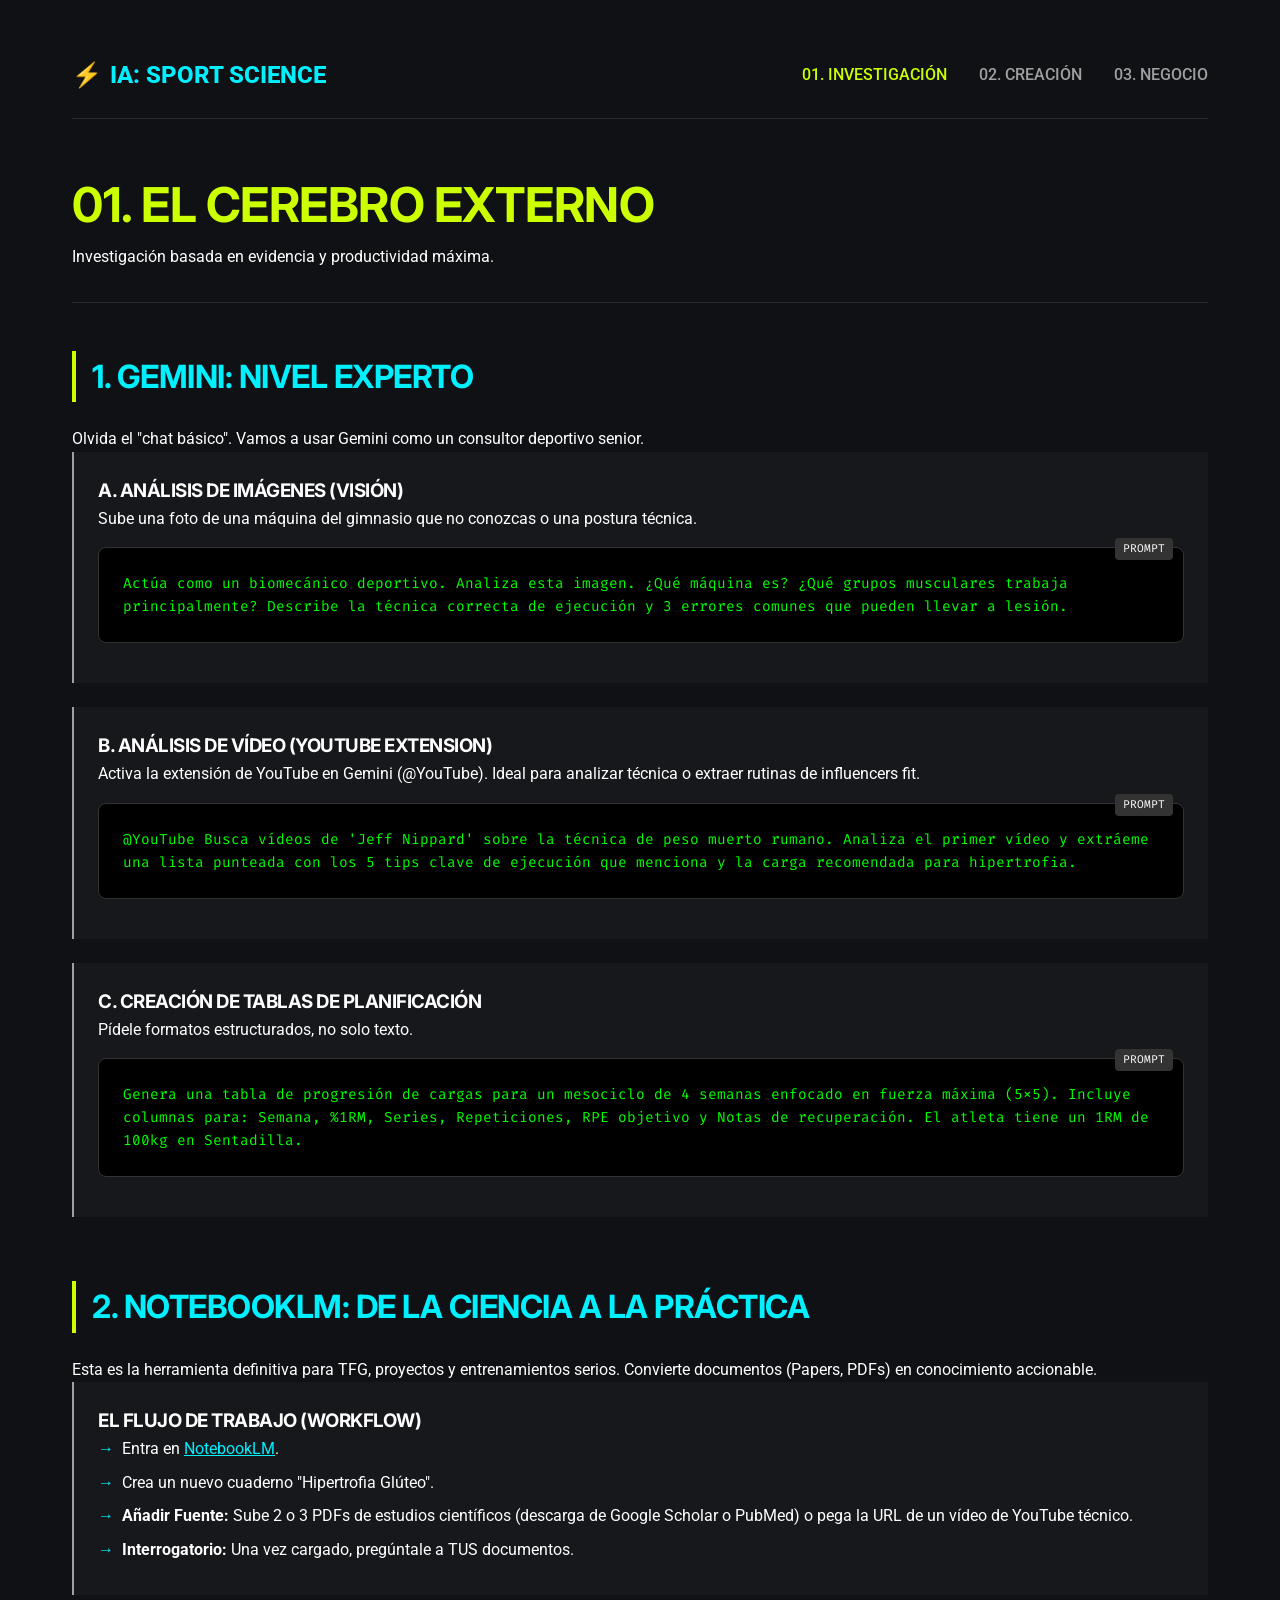
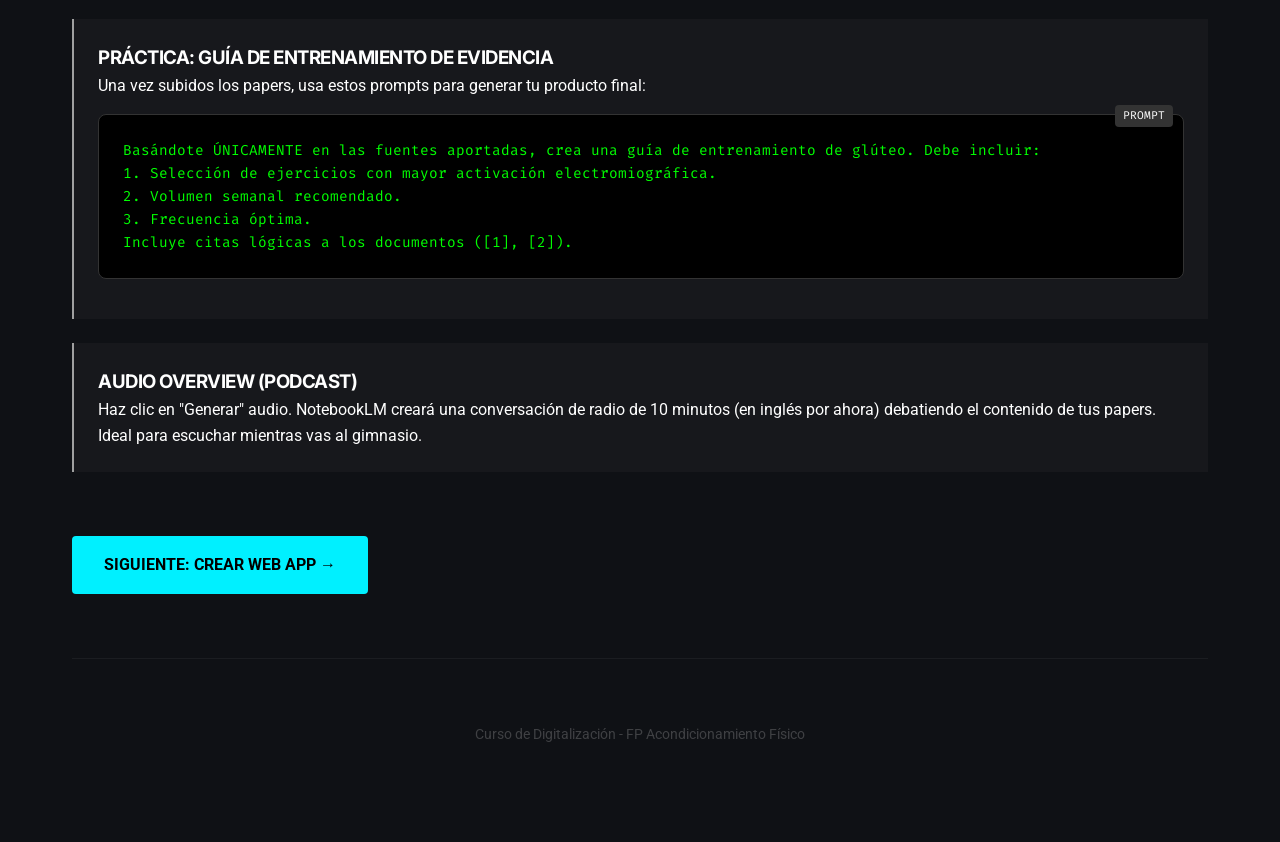
==== session1.html @ cccb8a50 "Add files via upload" ====
<!DOCTYPE html>
<html lang="es">
<head>
    <meta charset="UTF-8">
    <meta name="viewport" content="width=device-width, initial-scale=1.0">
    <title>Sesión 01: Investigación | IA Sport</title>
    <link rel="stylesheet" href="styles.css">
    <link href="https://fonts.googleapis.com/css2?family=Inter:wght@400;700;900&family=Roboto:wght@300;400;500&family=Fira+Code&display=swap" rel="stylesheet">
</head>
<body>
    <div class="container">
        <nav class="navbar">
            <a href="index.html" class="logo">
                <span>⚡</span> IA: SPORT SCIENCE
            </a>
            <div class="nav-links">
                <a href="session1.html" class="active">01. INVESTIGACIÓN</a>
                <a href="session2.html">02. CREACIÓN</a>
                <a href="session3.html">03. NEGOCIO</a>
            </div>
        </nav>

        <header class="session-header">
            <h1>01. EL CEREBRO EXTERNO</h1>
            <p>Investigación basada en evidencia y productividad máxima.</p>
        </header>

        <div class="section">
            <h2>1. Gemini: Nivel Experto</h2>
            <p>Olvida el "chat básico". Vamos a usar Gemini como un consultor deportivo senior.</p>
            
            <div class="step-box">
                <h3>A. Análisis de Imágenes (Visión)</h3>
                <p>Sube una foto de una máquina del gimnasio que no conozcas o una postura técnica.</p>
                <div class="prompt-block">Actúa como un biomecánico deportivo. Analiza esta imagen. ¿Qué máquina es? ¿Qué grupos musculares trabaja principalmente? Describe la técnica correcta de ejecución y 3 errores comunes que pueden llevar a lesión.</div>
            </div>

            <div class="step-box">
                <h3>B. Análisis de Vídeo (YouTube Extension)</h3>
                <p>Activa la extensión de YouTube en Gemini (@YouTube). Ideal para analizar técnica o extraer rutinas de influencers fit.</p>
                <div class="prompt-block">@YouTube Busca vídeos de 'Jeff Nippard' sobre la técnica de peso muerto rumano. Analiza el primer vídeo y extráeme una lista punteada con los 5 tips clave de ejecución que menciona y la carga recomendada para hipertrofia.</div>
            </div>

            <div class="step-box">
                <h3>C. Creación de Tablas de Planificación</h3>
                <p>Pídele formatos estructurados, no solo texto.</p>
                <div class="prompt-block">Genera una tabla de progresión de cargas para un mesociclo de 4 semanas enfocado en fuerza máxima (5x5). Incluye columnas para: Semana, %1RM, Series, Repeticiones, RPE objetivo y Notas de recuperación. El atleta tiene un 1RM de 100kg en Sentadilla.</div>
            </div>
        </div>

        <div class="section">
            <h2>2. NotebookLM: De la Ciencia a la Práctica</h2>
            <p>Esta es la herramienta definitiva para TFG, proyectos y entrenamientos serios. Convierte documentos (Papers, PDFs) en conocimiento accionable.</p>

            <div class="step-box">
                <h3>El Flujo de Trabajo (Workflow)</h3>
                <ol class="resource-list">
                    <li>Entra en <a href="https://notebooklm.google.com/" target="_blank" style="color:var(--primary)">NotebookLM</a>.</li>
                    <li>Crea un nuevo cuaderno "Hipertrofia Glúteo".</li>
                    <li><strong>Añadir Fuente:</strong> Sube 2 o 3 PDFs de estudios científicos (descarga de Google Scholar o PubMed) o pega la URL de un vídeo de YouTube técnico.</li>
                    <li><strong>Interrogatorio:</strong> Una vez cargado, pregúntale a TUS documentos.</li>
                </ol>
            </div>

            <div class="step-box">
                <h3>Práctica: Guía de Entrenamiento de Evidencia</h3>
                <p>Una vez subidos los papers, usa estos prompts para generar tu producto final:</p>
                <div class="prompt-block">Basándote ÚNICAMENTE en las fuentes aportadas, crea una guía de entrenamiento de glúteo. Debe incluir:
1. Selección de ejercicios con mayor activación electromiográfica.
2. Volumen semanal recomendado.
3. Frecuencia óptima.
Incluye citas lógicas a los documentos ([1], [2]).</div>
            </div>

            <div class="step-box">
                <h3>Audio Overview (Podcast)</h3>
                <p>Haz clic en "Generar" audio. NotebookLM creará una conversación de radio de 10 minutos (en inglés por ahora) debatiendo el contenido de tus papers. Ideal para escuchar mientras vas al gimnasio.</p>
            </div>
        </div>

        <div class="section">
            <a href="session2.html" class="btn">SIGUIENTE: CREAR WEB APP →</a>
        </div>

        <footer>
            <p>Curso de Digitalización - FP Acondicionamiento Físico</p>
        </footer>
    </div>
</body>
</html>
---- styles.css ----
:root {
    --bg-dark: #0f1115;
    --bg-card: #181b21;
    --primary: #00f0ff; /* Electric Cyan */
    --secondary: #ccff00; /* Neon Lime */
    --text-main: #ffffff;
    --text-muted: #a0a0a0;
    --font-heading: 'Inter', sans-serif;
    --font-body: 'Roboto', sans-serif;
}

* {
    box-sizing: border-box;
    margin: 0;
    padding: 0;
}

body {
    background-color: var(--bg-dark);
    color: var(--text-main);
    font-family: var(--font-body);
    line-height: 1.6;
}

h1, h2, h3, h4 {
    font-family: var(--font-heading);
    font-weight: 700;
    text-transform: uppercase;
    letter-spacing: -0.5px;
}

.container {
    max-width: 1200px;
    margin: 0 auto;
    padding: 2rem;
}

/* Navbar */
.navbar {
    display: flex;
    justify-content: space-between;
    align-items: center;
    padding: 1.5rem 0;
    border-bottom: 1px solid rgba(255, 255, 255, 0.1);
    margin-bottom: 3rem;
}

.logo {
    font-size: 1.5rem;
    font-weight: 800;
    color: var(--primary);
    text-decoration: none;
    display: flex;
    align-items: center;
    gap: 0.5rem;
}

.logo span {
    color: var(--text-main);
}

.nav-links {
    display: flex;
    gap: 2rem;
}

.nav-links a {
    color: var(--text-muted);
    text-decoration: none;
    font-weight: 500;
    transition: color 0.3s ease;
}

.nav-links a:hover, .nav-links a.active {
    color: var(--secondary);
}

/* Hero Section */
.hero {
    text-align: center;
    padding: 4rem 0;
}

.hero h1 {
    font-size: 3.5rem;
    margin-bottom: 1.5rem;
    background: linear-gradient(to right, var(--primary), #ffffff);
    -webkit-background-clip: text;
    -webkit-text-fill-color: transparent;
}

.hero p {
    font-size: 1.25rem;
    color: var(--text-muted);
    max-width: 700px;
    margin: 0 auto 3rem auto;
}

.btn {
    display: inline-block;
    padding: 1rem 2rem;
    background: var(--primary);
    color: #000;
    font-weight: 700;
    text-decoration: none;
    border-radius: 4px;
    transition: transform 0.2s, box-shadow 0.2s;
    text-transform: uppercase;
}

.btn:hover {
    transform: translateY(-2px);
    box-shadow: 0 0 20px rgba(0, 240, 255, 0.4);
}

.btn-secondary {
    background: transparent;
    border: 2px solid var(--secondary);
    color: var(--secondary);
    margin-left: 1rem;
}

.btn-secondary:hover {
    background: rgba(204, 255, 0, 0.1);
    box-shadow: 0 0 20px rgba(204, 255, 0, 0.2);
}

/* Modules Grid */
.modules-grid {
    display: grid;
    grid-template-columns: repeat(auto-fit, minmax(300px, 1fr));
    gap: 2rem;
    margin-top: 4rem;
}

.card {
    background: var(--bg-card);
    padding: 2rem;
    border-radius: 12px;
    border: 1px solid rgba(255, 255, 255, 0.05);
    transition: transform 0.3s, border-color 0.3s;
}

.card:hover {
    transform: translateY(-5px);
    border-color: var(--primary);
}

.card-number {
    font-size: 4rem;
    font-weight: 900;
    color: rgba(255, 255, 255, 0.05);
    line-height: 1;
    margin-bottom: -1rem;
}

.card h3 {
    font-size: 1.5rem;
    margin-bottom: 1rem;
    color: var(--secondary);
}

.card p {
    color: var(--text-muted);
    margin-bottom: 2rem;
}

.card-link {
    color: var(--primary);
    text-decoration: none;
    font-weight: 600;
    display: flex;
    align-items: center;
    gap: 0.5rem;
}

.card-link:hover {
    text-decoration: underline;
}

/* Content Pages */
.session-header {
    border-bottom: 1px solid rgba(255, 255, 255, 0.1);
    padding-bottom: 2rem;
    margin-bottom: 3rem;
}

.session-header h1 {
    font-size: 3rem;
    color: var(--secondary);
}

.section {
    margin-bottom: 4rem;
}

.section h2 {
    font-size: 2rem;
    margin-bottom: 1.5rem;
    color: var(--primary);
    border-left: 4px solid var(--secondary);
    padding-left: 1rem;
}

.step-box {
    background: rgba(255, 255, 255, 0.03);
    border-left: 2px solid var(--text-muted);
    padding: 1.5rem;
    margin-bottom: 1.5rem;
}

.prompt-block {
    background: #000;
    padding: 1.5rem;
    border-radius: 8px;
    font-family: 'Fira Code', monospace;
    font-size: 0.9rem;
    color: #0f0;
    border: 1px solid #333;
    margin: 1rem 0;
    position: relative;
    white-space: pre-wrap;
}

.prompt-block::before {
    content: "PROMPT";
    position: absolute;
    top: -10px;
    right: 10px;
    background: #333;
    color: #fff;
    padding: 2px 8px;
    font-size: 0.7rem;
    border-radius: 4px;
}

.resource-list li {
    margin-bottom: 0.5rem;
    list-style: none;
}
.resource-list li::before {
    content: "→";
    color: var(--primary);
    margin-right: 0.5rem;
}

/* Footer */
footer {
    text-align: center;
    padding: 4rem 0;
    color: rgba(255, 255, 255, 0.2);
    font-size: 0.9rem;
    margin-top: 4rem;
    border-top: 1px solid rgba(255, 255, 255, 0.05);
}

@media (max-width: 768px) {
    .container { padding: 1rem; }
    .hero h1 { font-size: 2.5rem; }
    .nav-links { display: none; }
}
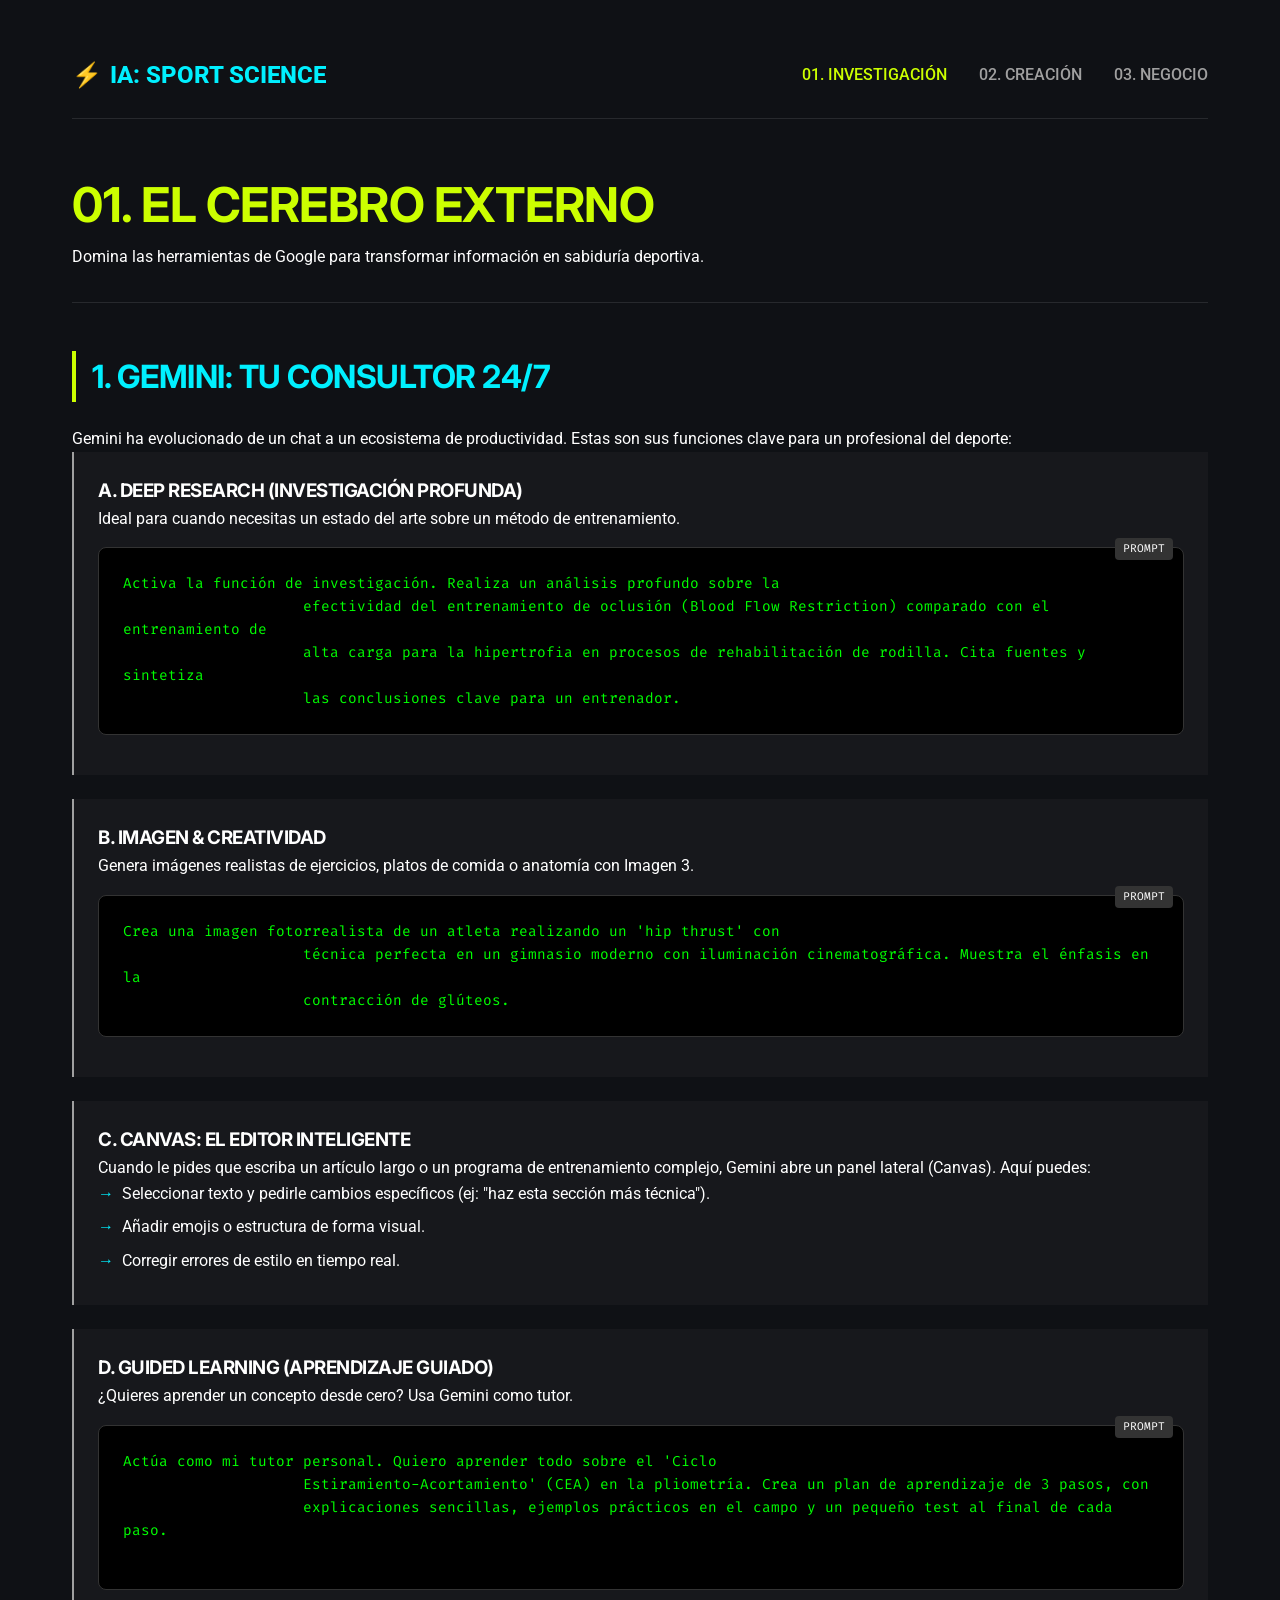
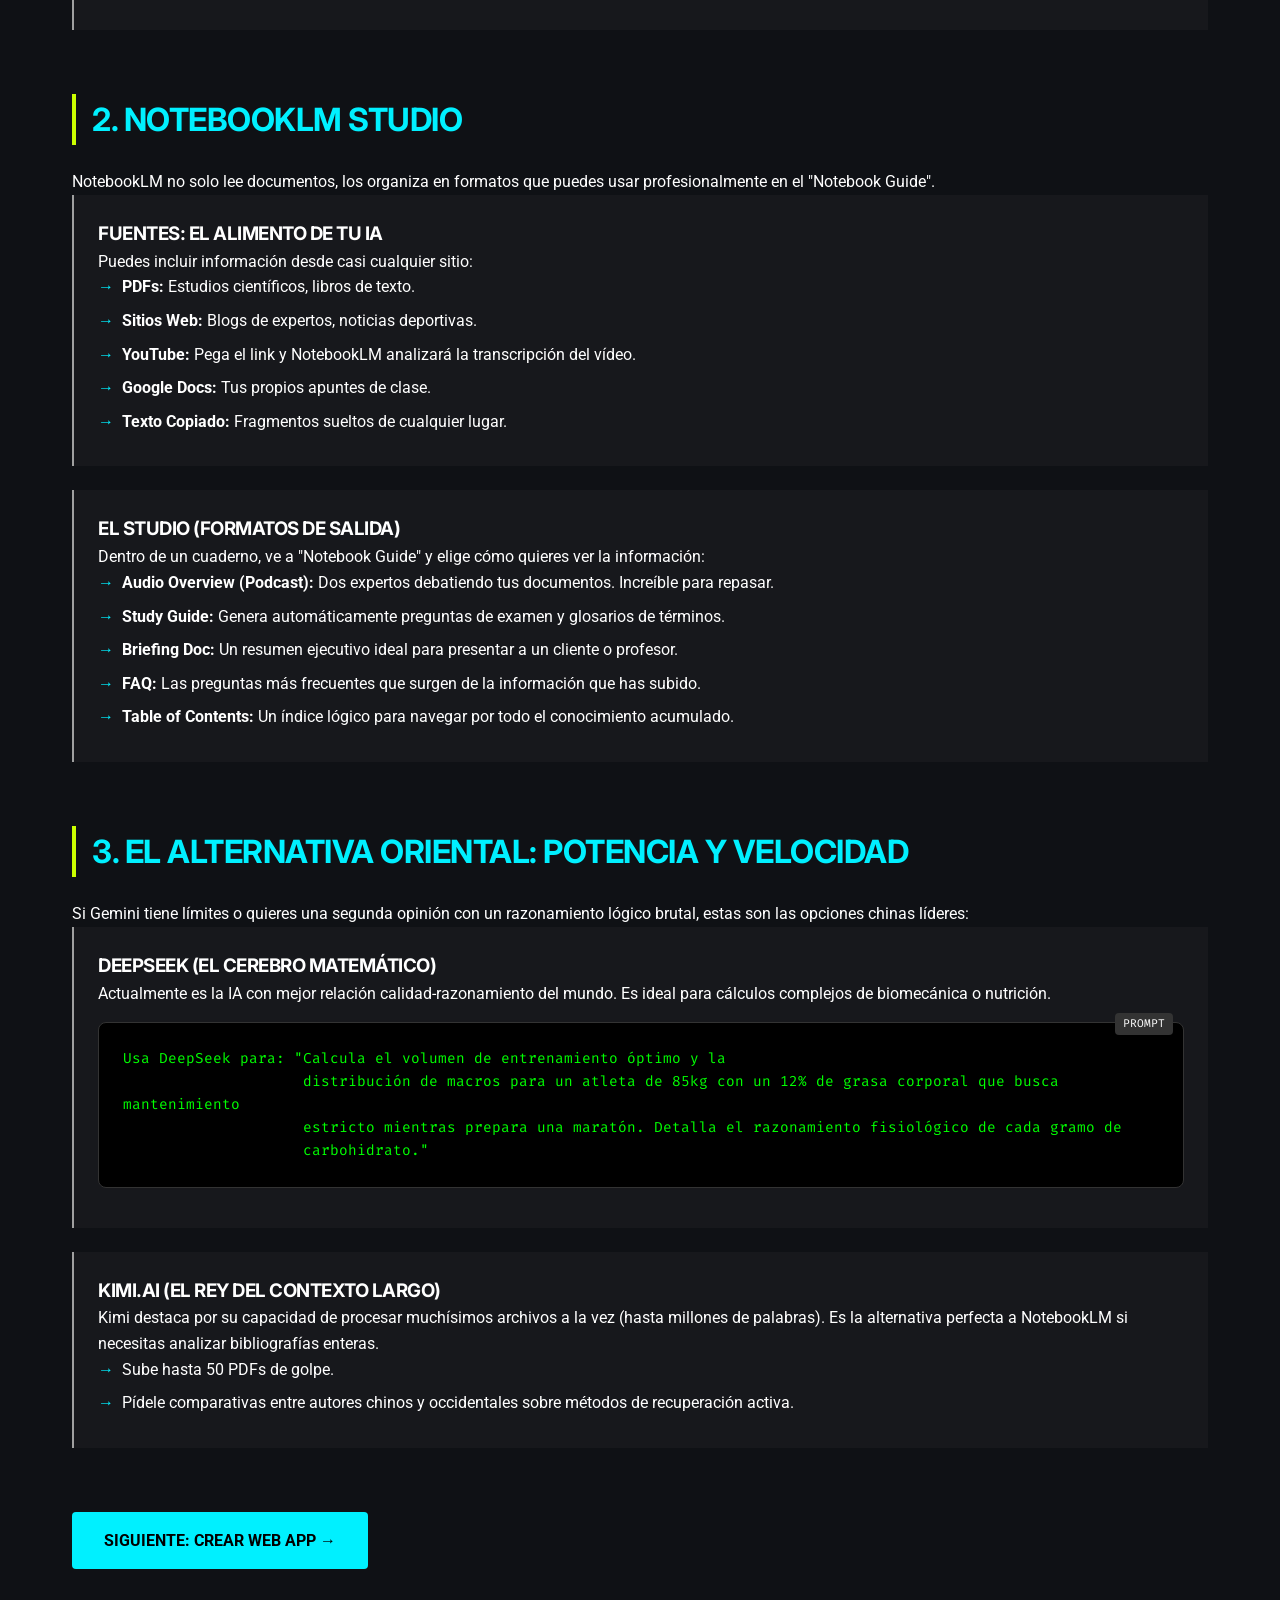
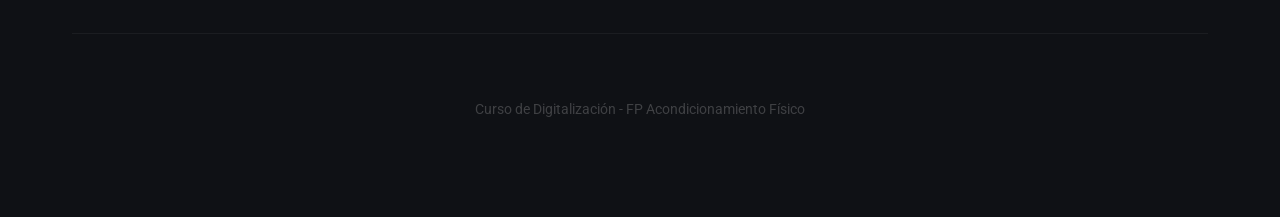
==== commit b806ffe8: "Add files via upload" ====
--- a/session1.html
+++ b/session1.html
@@ -1,12 +1,16 @@
 <!DOCTYPE html>
 <html lang="es">
+
 <head>
     <meta charset="UTF-8">
     <meta name="viewport" content="width=device-width, initial-scale=1.0">
     <title>Sesión 01: Investigación | IA Sport</title>
     <link rel="stylesheet" href="styles.css">
-    <link href="https://fonts.googleapis.com/css2?family=Inter:wght@400;700;900&family=Roboto:wght@300;400;500&family=Fira+Code&display=swap" rel="stylesheet">
+    <link
+        href="https://fonts.googleapis.com/css2?family=Inter:wght@400;700;900&family=Roboto:wght@300;400;500&family=Fira+Code&display=swap"
+        rel="stylesheet">
 </head>
+
 <body>
     <div class="container">
         <nav class="navbar">
@@ -22,59 +26,111 @@
 
         <header class="session-header">
             <h1>01. EL CEREBRO EXTERNO</h1>
-            <p>Investigación basada en evidencia y productividad máxima.</p>
+            <p>Domina las herramientas de Google para transformar información en sabiduría deportiva.</p>
         </header>
 
         <div class="section">
-            <h2>1. Gemini: Nivel Experto</h2>
-            <p>Olvida el "chat básico". Vamos a usar Gemini como un consultor deportivo senior.</p>
-            
+            <h2>1. Gemini: Tu Consultor 24/7</h2>
+            <p>Gemini ha evolucionado de un chat a un ecosistema de productividad. Estas son sus funciones clave para un
+                profesional del deporte:</p>
+
             <div class="step-box">
-                <h3>A. Análisis de Imágenes (Visión)</h3>
-                <p>Sube una foto de una máquina del gimnasio que no conozcas o una postura técnica.</p>
-                <div class="prompt-block">Actúa como un biomecánico deportivo. Analiza esta imagen. ¿Qué máquina es? ¿Qué grupos musculares trabaja principalmente? Describe la técnica correcta de ejecución y 3 errores comunes que pueden llevar a lesión.</div>
+                <h3>A. Deep Research (Investigación Profunda)</h3>
+                <p>Ideal para cuando necesitas un estado del arte sobre un método de entrenamiento.</p>
+                <div class="prompt-block">Activa la función de investigación. Realiza un análisis profundo sobre la
+                    efectividad del entrenamiento de oclusión (Blood Flow Restriction) comparado con el entrenamiento de
+                    alta carga para la hipertrofia en procesos de rehabilitación de rodilla. Cita fuentes y sintetiza
+                    las conclusiones clave para un entrenador.</div>
             </div>
 
             <div class="step-box">
-                <h3>B. Análisis de Vídeo (YouTube Extension)</h3>
-                <p>Activa la extensión de YouTube en Gemini (@YouTube). Ideal para analizar técnica o extraer rutinas de influencers fit.</p>
-                <div class="prompt-block">@YouTube Busca vídeos de 'Jeff Nippard' sobre la técnica de peso muerto rumano. Analiza el primer vídeo y extráeme una lista punteada con los 5 tips clave de ejecución que menciona y la carga recomendada para hipertrofia.</div>
+                <h3>B. Imagen & Creatividad</h3>
+                <p>Genera imágenes realistas de ejercicios, platos de comida o anatomía con Imagen 3.</p>
+                <div class="prompt-block">Crea una imagen fotorrealista de un atleta realizando un 'hip thrust' con
+                    técnica perfecta en un gimnasio moderno con iluminación cinematográfica. Muestra el énfasis en la
+                    contracción de glúteos.</div>
             </div>
 
             <div class="step-box">
-                <h3>C. Creación de Tablas de Planificación</h3>
-                <p>Pídele formatos estructurados, no solo texto.</p>
-                <div class="prompt-block">Genera una tabla de progresión de cargas para un mesociclo de 4 semanas enfocado en fuerza máxima (5x5). Incluye columnas para: Semana, %1RM, Series, Repeticiones, RPE objetivo y Notas de recuperación. El atleta tiene un 1RM de 100kg en Sentadilla.</div>
+                <h3>C. Canvas: El Editor Inteligente</h3>
+                <p>Cuando le pides que escriba un artículo largo o un programa de entrenamiento complejo, Gemini abre un
+                    panel lateral (Canvas). Aquí puedes:</p>
+                <ul class="resource-list">
+                    <li>Seleccionar texto y pedirle cambios específicos (ej: "haz esta sección más técnica").</li>
+                    <li>Añadir emojis o estructura de forma visual.</li>
+                    <li>Corregir errores de estilo en tiempo real.</li>
+                </ul>
+            </div>
+
+            <div class="step-box">
+                <h3>D. Guided Learning (Aprendizaje Guiado)</h3>
+                <p>¿Quieres aprender un concepto desde cero? Usa Gemini como tutor.</p>
+                <div class="prompt-block">Actúa como mi tutor personal. Quiero aprender todo sobre el 'Ciclo
+                    Estiramiento-Acortamiento' (CEA) en la pliometría. Crea un plan de aprendizaje de 3 pasos, con
+                    explicaciones sencillas, ejemplos prácticos en el campo y un pequeño test al final de cada paso.
+                </div>
             </div>
         </div>
 
         <div class="section">
-            <h2>2. NotebookLM: De la Ciencia a la Práctica</h2>
-            <p>Esta es la herramienta definitiva para TFG, proyectos y entrenamientos serios. Convierte documentos (Papers, PDFs) en conocimiento accionable.</p>
+            <h2>2. NotebookLM Studio</h2>
+            <p>NotebookLM no solo lee documentos, los organiza en formatos que puedes usar profesionalmente en el
+                "Notebook Guide".</p>
 
             <div class="step-box">
-                <h3>El Flujo de Trabajo (Workflow)</h3>
-                <ol class="resource-list">
-                    <li>Entra en <a href="https://notebooklm.google.com/" target="_blank" style="color:var(--primary)">NotebookLM</a>.</li>
-                    <li>Crea un nuevo cuaderno "Hipertrofia Glúteo".</li>
-                    <li><strong>Añadir Fuente:</strong> Sube 2 o 3 PDFs de estudios científicos (descarga de Google Scholar o PubMed) o pega la URL de un vídeo de YouTube técnico.</li>
-                    <li><strong>Interrogatorio:</strong> Una vez cargado, pregúntale a TUS documentos.</li>
-                </ol>
+                <h3>Fuentes: El alimento de tu IA</h3>
+                <p>Puedes incluir información desde casi cualquier sitio:</p>
+                <ul class="resource-list">
+                    <li><strong>PDFs:</strong> Estudios científicos, libros de texto.</li>
+                    <li><strong>Sitios Web:</strong> Blogs de expertos, noticias deportivas.</li>
+                    <li><strong>YouTube:</strong> Pega el link y NotebookLM analizará la transcripción del vídeo.</li>
+                    <li><strong>Google Docs:</strong> Tus propios apuntes de clase.</li>
+                    <li><strong>Texto Copiado:</strong> Fragmentos sueltos de cualquier lugar.</li>
+                </ul>
             </div>
 
             <div class="step-box">
-                <h3>Práctica: Guía de Entrenamiento de Evidencia</h3>
-                <p>Una vez subidos los papers, usa estos prompts para generar tu producto final:</p>
-                <div class="prompt-block">Basándote ÚNICAMENTE en las fuentes aportadas, crea una guía de entrenamiento de glúteo. Debe incluir:
-1. Selección de ejercicios con mayor activación electromiográfica.
-2. Volumen semanal recomendado.
-3. Frecuencia óptima.
-Incluye citas lógicas a los documentos ([1], [2]).</div>
+                <h3>El Studio (Formatos de Salida)</h3>
+                <p>Dentro de un cuaderno, ve a "Notebook Guide" y elige cómo quieres ver la información:</p>
+                <ul class="resource-list">
+                    <li><strong>Audio Overview (Podcast):</strong> Dos expertos debatiendo tus documentos. Increíble
+                        para repasar.</li>
+                    <li><strong>Study Guide:</strong> Genera automáticamente preguntas de examen y glosarios de
+                        términos.</li>
+                    <li><strong>Briefing Doc:</strong> Un resumen ejecutivo ideal para presentar a un cliente o
+                        profesor.</li>
+                    <li><strong>FAQ:</strong> Las preguntas más frecuentes que surgen de la información que has subido.
+                    </li>
+                    <li><strong>Table of Contents:</strong> Un índice lógico para navegar por todo el conocimiento
+                        acumulado.</li>
+                </ul>
+            </div>
+        </div>
+
+        <div class="section">
+            <h2>3. El Alternativa Oriental: Potencia y Velocidad</h2>
+            <p>Si Gemini tiene límites o quieres una segunda opinión con un razonamiento lógico brutal, estas son las
+                opciones chinas líderes:</p>
+
+            <div class="step-box">
+                <h3>DeepSeek (El Cerebro Matemático)</h3>
+                <p>Actualmente es la IA con mejor relación calidad-razonamiento del mundo. Es ideal para cálculos
+                    complejos de biomecánica o nutrición.</p>
+                <div class="prompt-block">Usa DeepSeek para: "Calcula el volumen de entrenamiento óptimo y la
+                    distribución de macros para un atleta de 85kg con un 12% de grasa corporal que busca mantenimiento
+                    estricto mientras prepara una maratón. Detalla el razonamiento fisiológico de cada gramo de
+                    carbohidrato."</div>
             </div>
 
             <div class="step-box">
-                <h3>Audio Overview (Podcast)</h3>
-                <p>Haz clic en "Generar" audio. NotebookLM creará una conversación de radio de 10 minutos (en inglés por ahora) debatiendo el contenido de tus papers. Ideal para escuchar mientras vas al gimnasio.</p>
+                <h3>Kimi.ai (El Rey del Contexto Largo)</h3>
+                <p>Kimi destaca por su capacidad de procesar muchísimos archivos a la vez (hasta millones de palabras).
+                    Es la alternativa perfecta a NotebookLM si necesitas analizar bibliografías enteras.</p>
+                <ul class="resource-list">
+                    <li>Sube hasta 50 PDFs de golpe.</li>
+                    <li>Pídele comparativas entre autores chinos y occidentales sobre métodos de recuperación activa.
+                    </li>
+                </ul>
             </div>
         </div>
 
@@ -87,4 +143,5 @@
         </footer>
     </div>
 </body>
-</html>
+
+</html>
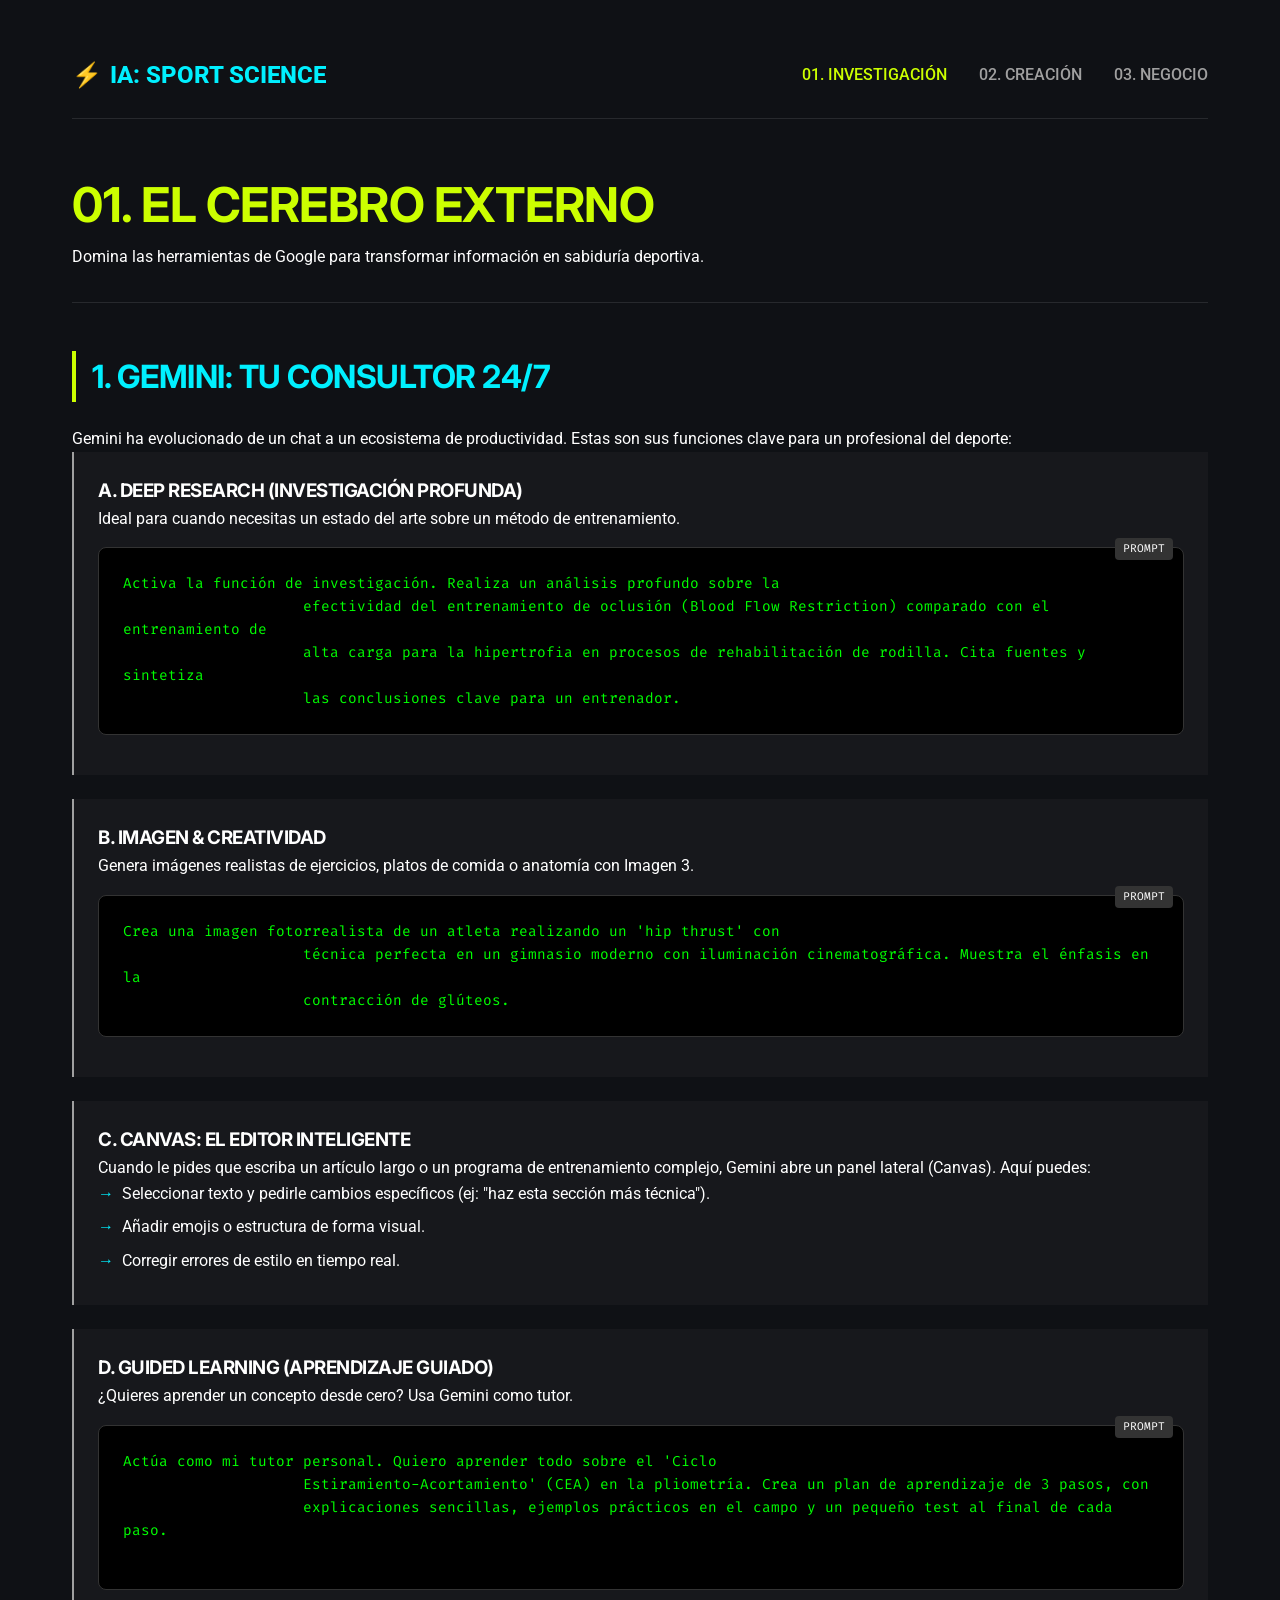
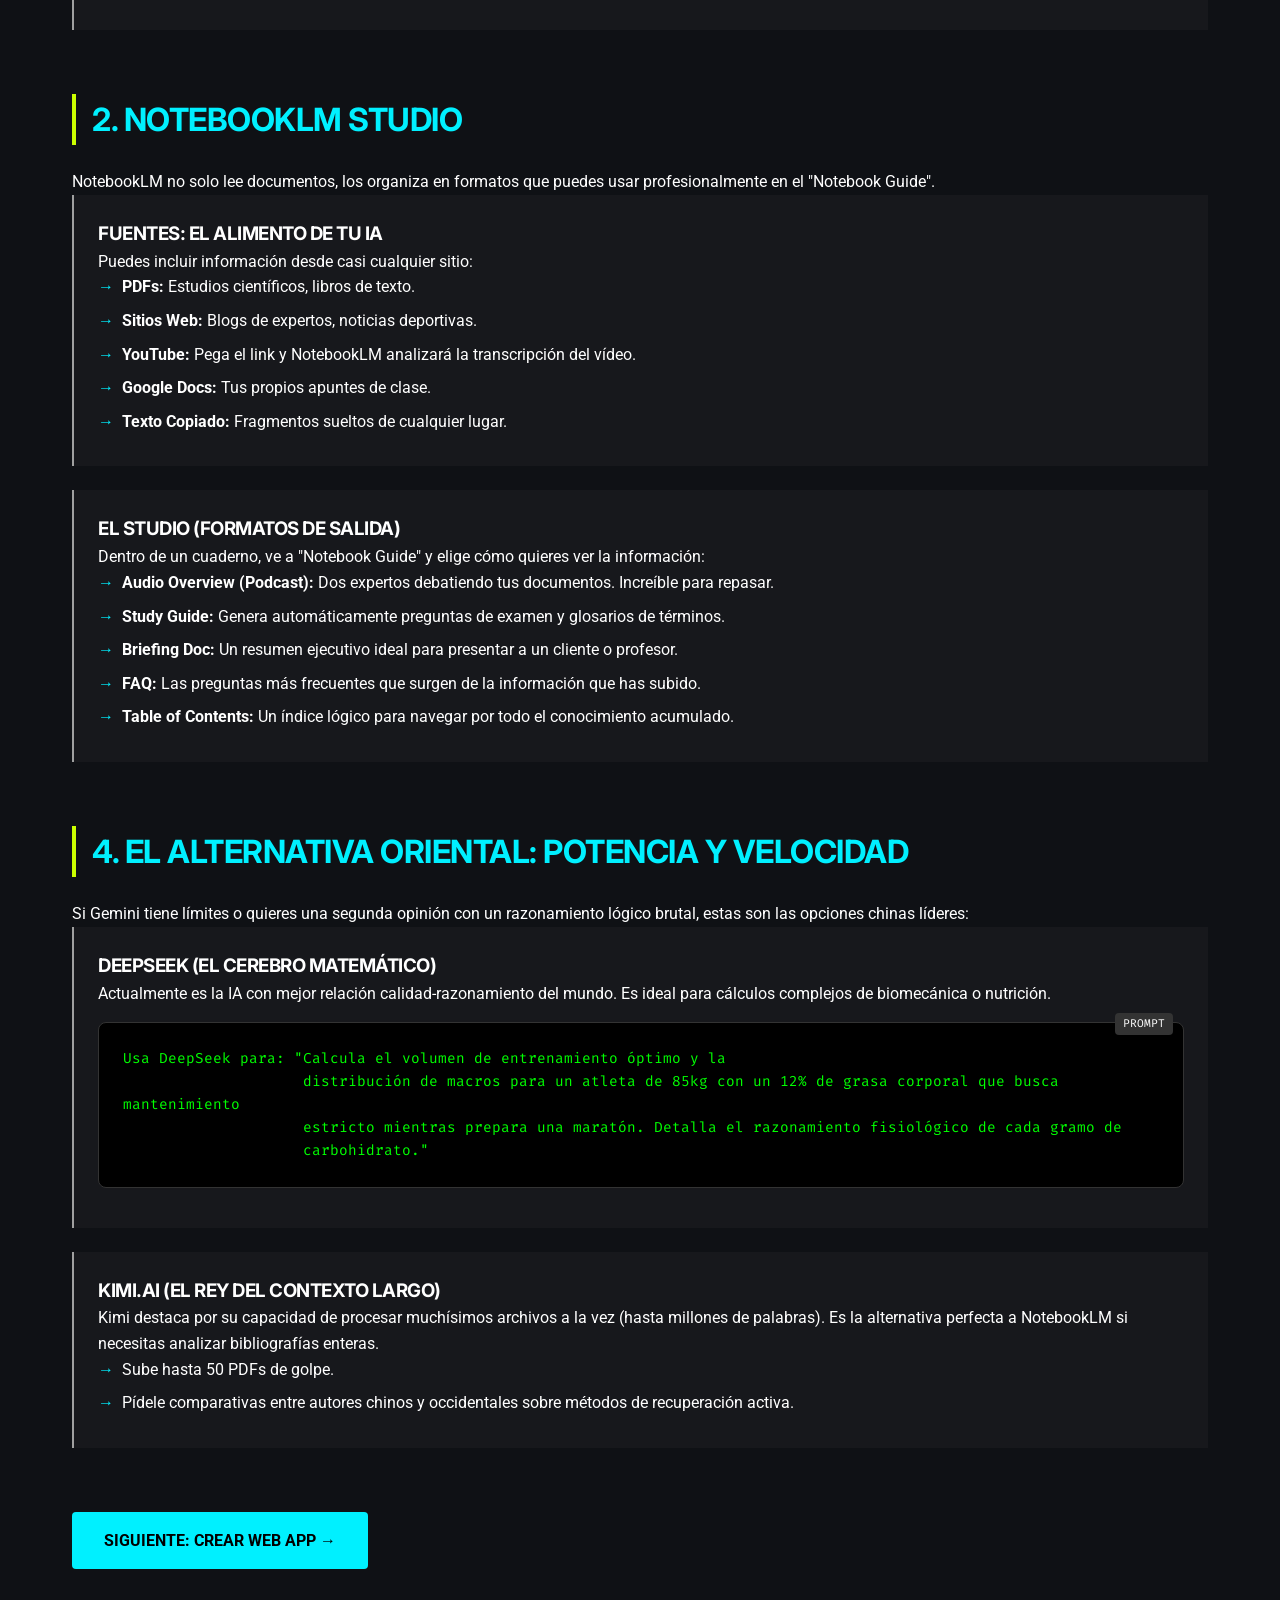
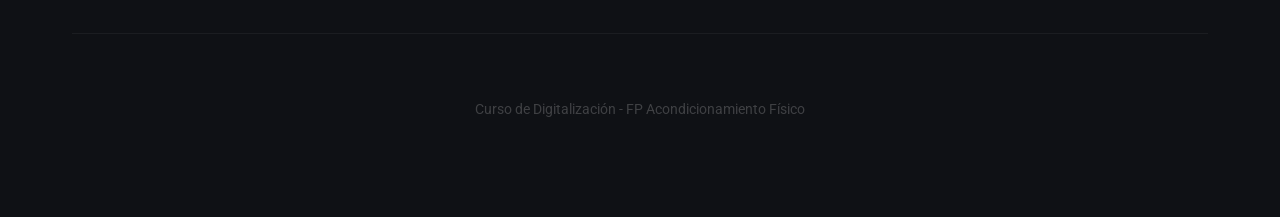
==== commit 5f54f385: "Fix HTML formatting and ensure proper structure" ====
--- a/session1.html
+++ b/session1.html
@@ -108,7 +108,7 @@
         </div>
 
         <div class="section">
-            <h2>3. El Alternativa Oriental: Potencia y Velocidad</h2>
+            <h2>4. El Alternativa Oriental: Potencia y Velocidad</h2>
             <p>Si Gemini tiene límites o quieres una segunda opinión con un razonamiento lógico brutal, estas son las
                 opciones chinas líderes:</p>
 
@@ -144,4 +144,5 @@
     </div>
 </body>
 
-</html>+
+</html>
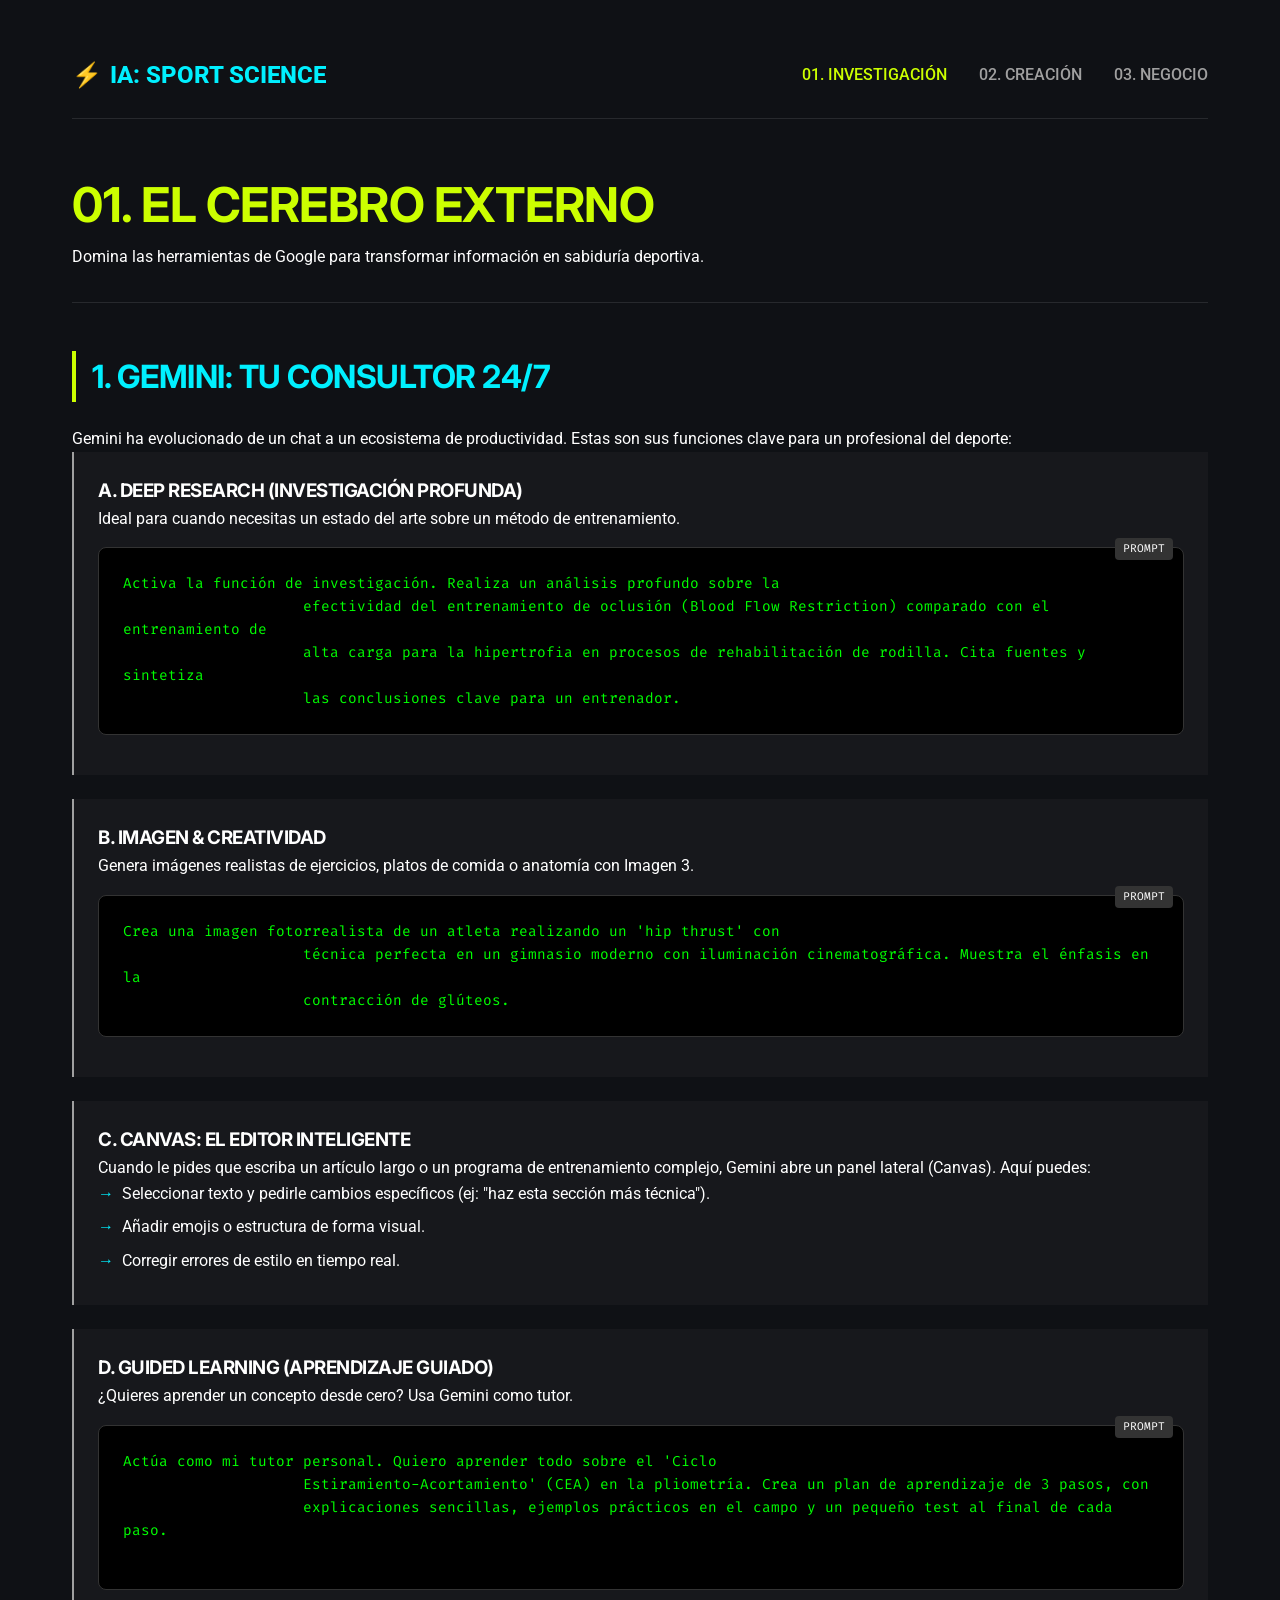
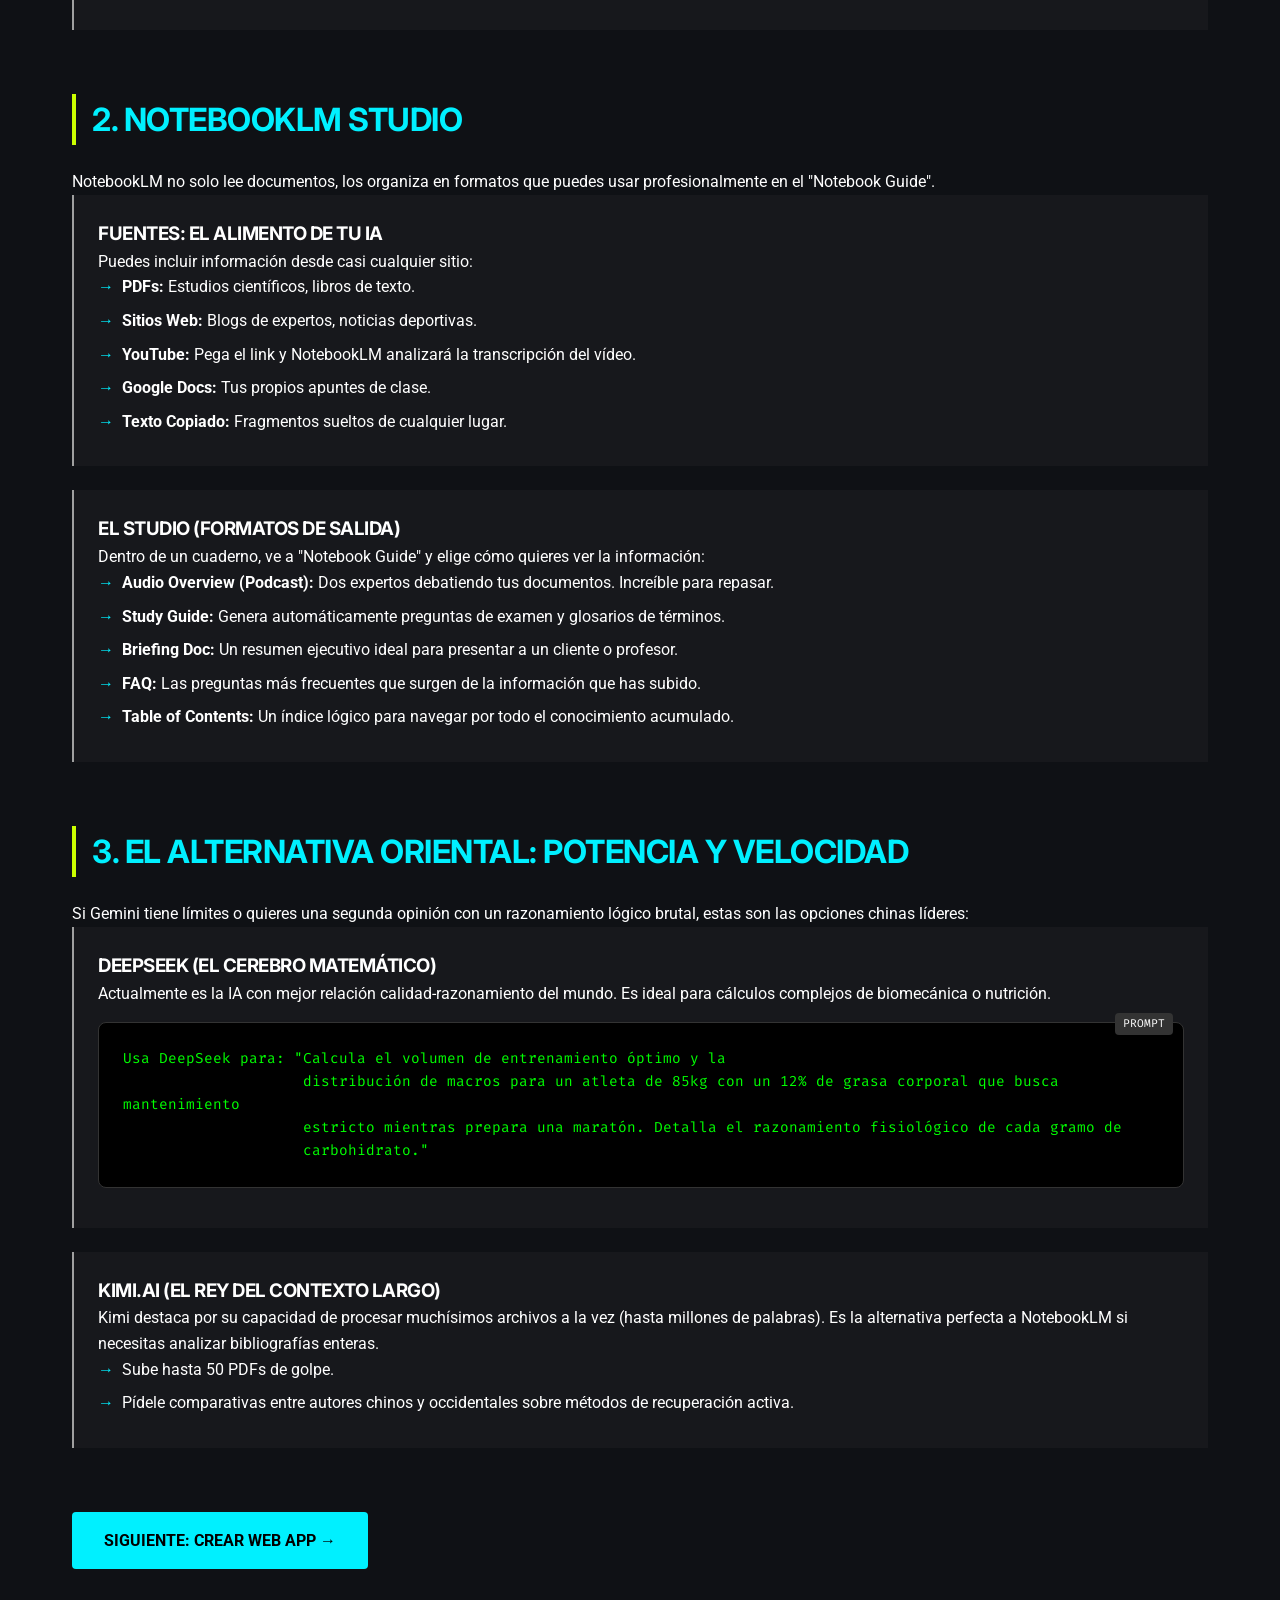
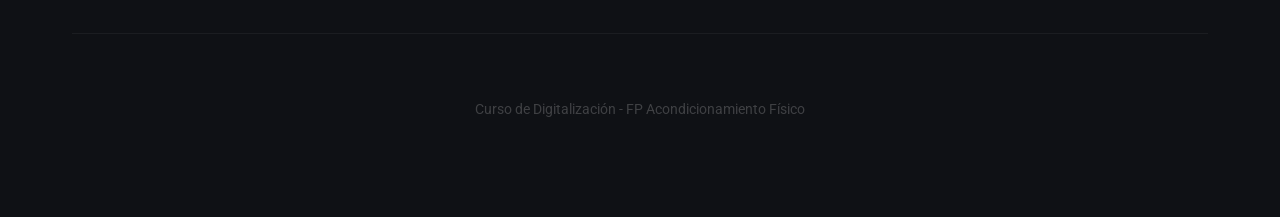
==== commit 49c2a6d2: "Fix HTML formatting and structure" ====
--- a/session1.html
+++ b/session1.html
@@ -108,7 +108,7 @@
         </div>
 
         <div class="section">
-            <h2>4. El Alternativa Oriental: Potencia y Velocidad</h2>
+            <h2>3. El Alternativa Oriental: Potencia y Velocidad</h2>
             <p>Si Gemini tiene límites o quieres una segunda opinión con un razonamiento lógico brutal, estas son las
                 opciones chinas líderes:</p>
 
@@ -146,3 +146,4 @@
 
 
 </html>
+
